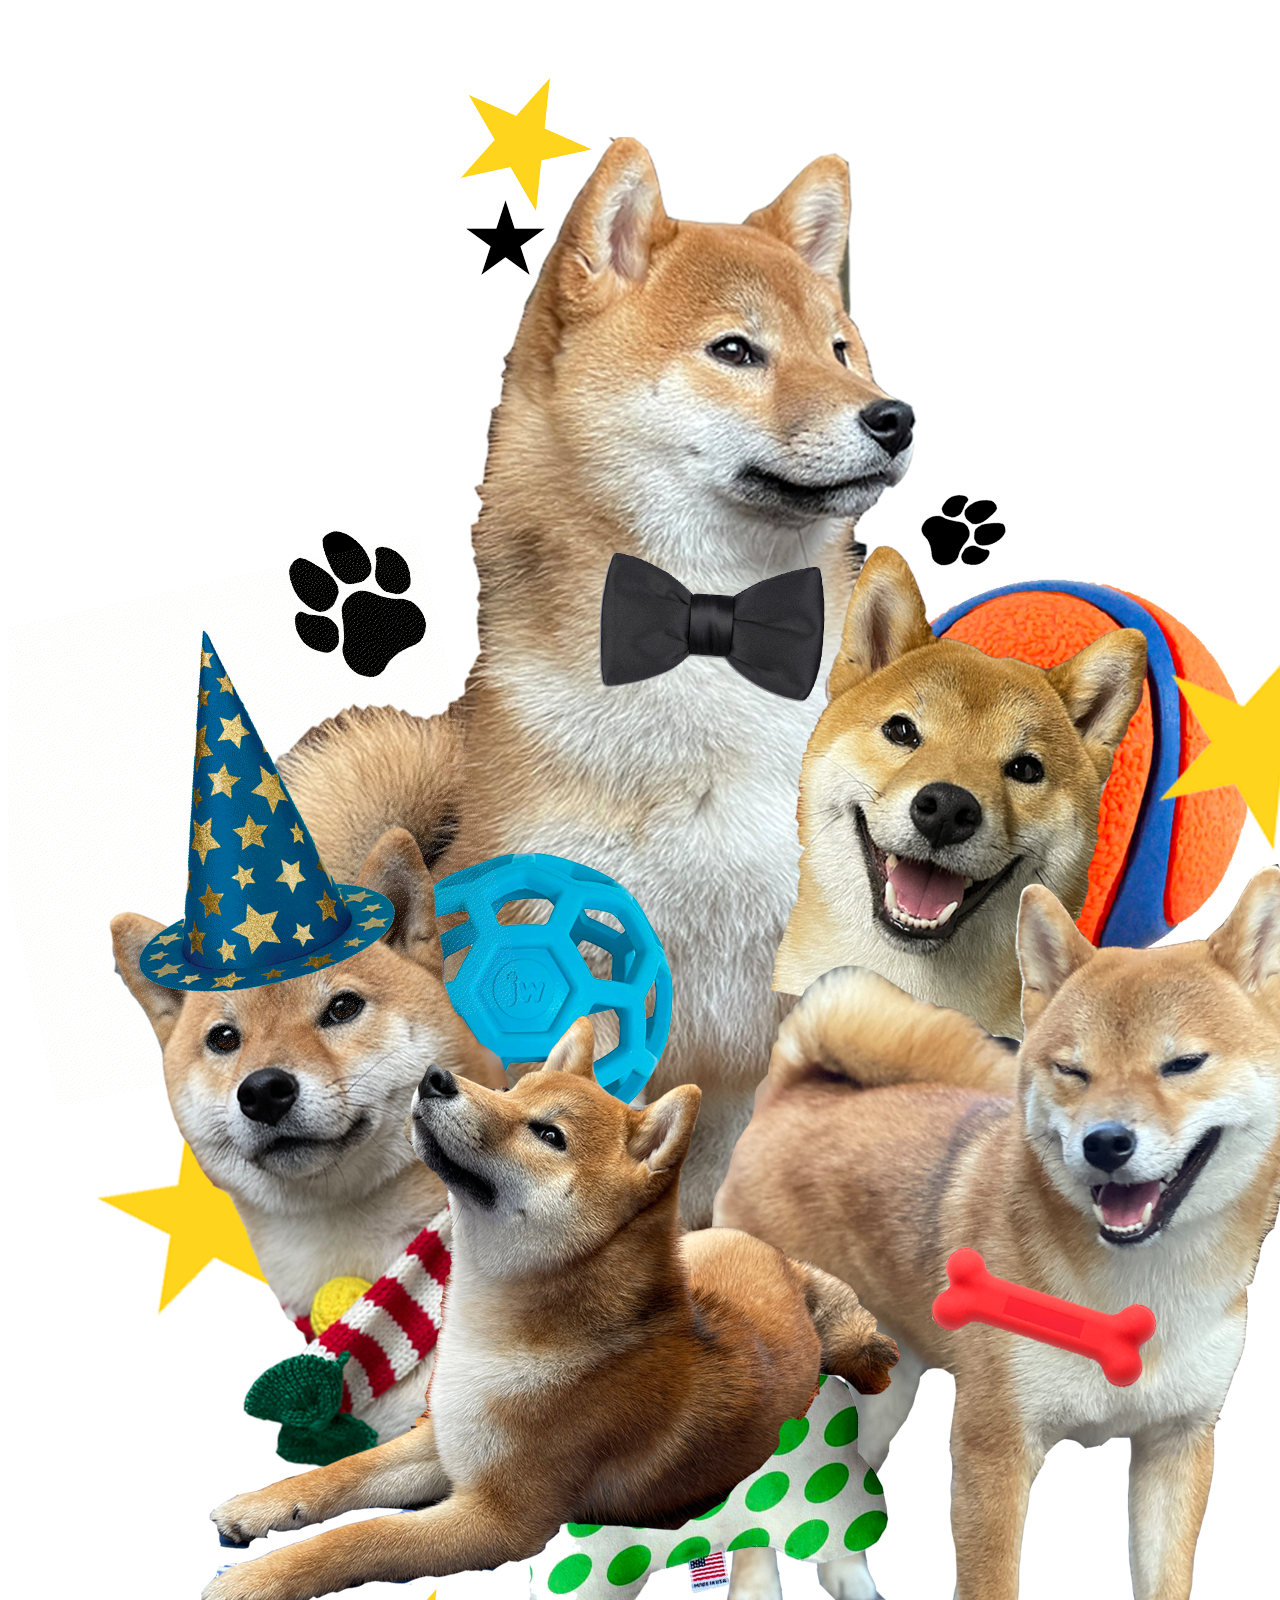
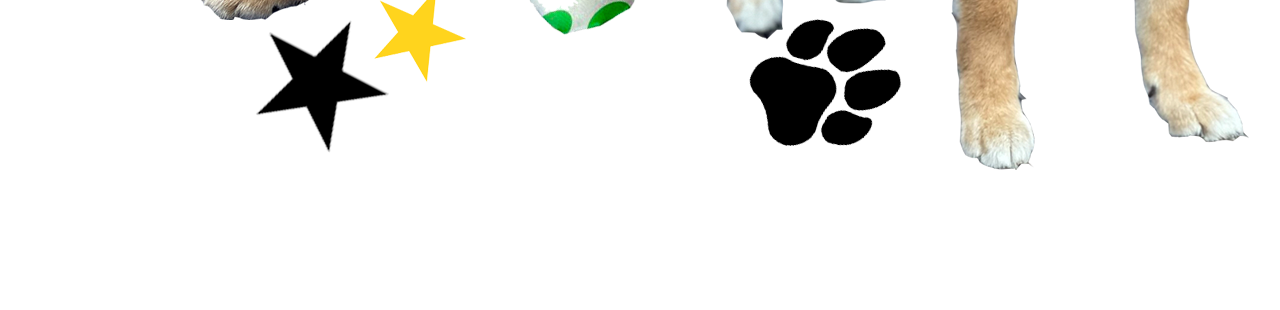
==== 1.html @ 4776b701 "Add files via upload" ====
<!DOCTYPE html>
<html lang="en">
<head>
    <meta charset="UTF-8">
    <meta http-equiv="X-UA-Compatible" content="IE=edge">
    <meta name="viewport" content="width=device-width, initial-scale=1.0">
    <link rel="stylesheet" href="style.css">
    <script src="site.js" type="text/javascript"></script> 
    <title>MyPuppyYuta</title>


</head>
<body> 
    <a href="2.html"><img id="b" src="big.png"></a>

    <div class="e12_37"></div>
    <div class="e12_39"></div>
    <div class="e12_42"></div>
    <div class="e12_40"></div>
    <div class="e12_41"></div>
    <div class="e12_38"></div>

</body>
</html>
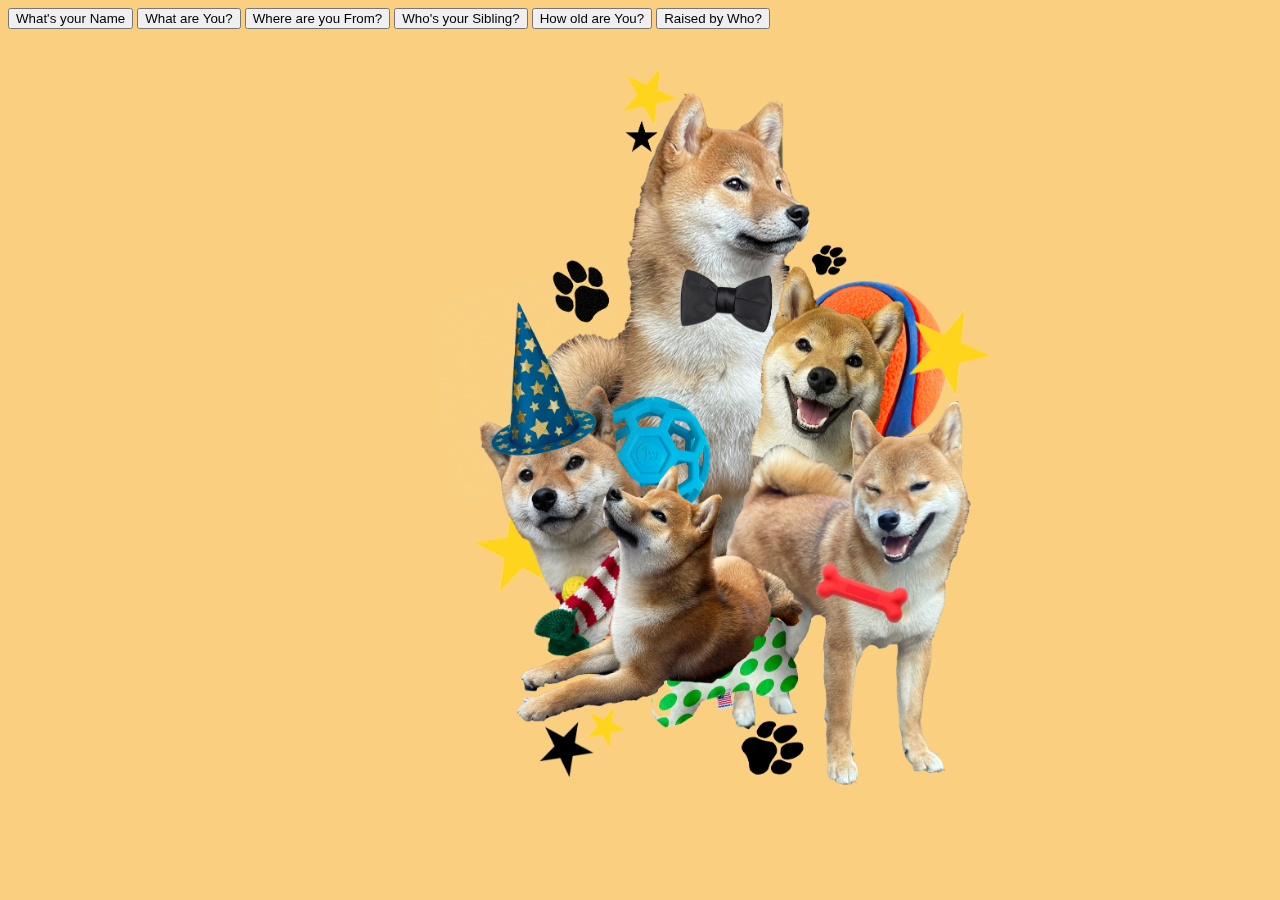
==== commit 04fd8162: "Update 1.html" ====
--- a/1.html
+++ b/1.html
@@ -5,20 +5,43 @@
     <meta http-equiv="X-UA-Compatible" content="IE=edge">
     <meta name="viewport" content="width=device-width, initial-scale=1.0">
     <link rel="stylesheet" href="style.css">
-    <script src="site.js" type="text/javascript"></script> 
+   
+    <script src="script.js"></script>
+    <link rel="preconnect" href="https://fonts.googleapis.com">
+<link rel="preconnect" href="https://fonts.gstatic.com" crossorigin>
+<link href="https://fonts.googleapis.com/css2?family=East+Sea+Dokdo&display=swap" rel="stylesheet">
+   
     <title>MyPuppyYuta</title>
 
 
 </head>
+<a href="2.html"><img id="b" src="big.png"></a>
 <body> 
-    <a href="2.html"><img id="b" src="big.png"></a>
 
-    <div class="e12_37"></div>
-    <div class="e12_39"></div>
-    <div class="e12_42"></div>
-    <div class="e12_40"></div>
-    <div class="e12_41"></div>
-    <div class="e12_38"></div>
 
+
+
+    <button id="name" onclick="ShowAndHide()">What's your Name</button>
+    <p id="yuta" style="display:none">Yuta</p>
+
+    <button id="shiba" onclick="ShowAndHide1()">What are You?</button>
+    <p id="shibaa" style="display:none">Shiba Inu</p>
+
+    <button id="home" onclick="ShowAndHide2()">Where are you From?</button>
+    <p id="homee" style="display:none">Huzhou China</p>    
+    
+    <button id="bro" onclick="ShowAndHide3()">Who's your Sibling?</button>
+    <p id="broo" style="display:none">Harden</p>  
+
+    <button id="age" onclick="ShowAndHide4()">How old are You?</button>
+    <p id="agee" style="display:none">2</p>  
+
+
+    <button id="who" onclick="ShowAndHide5()">Raised by Who?</button>
+    <p id="whoo" style="display:none">Xiaoxu,Mr&MsHan</p>  
+
+
+  </div>
+    
 </body>
-</html>+</html>
--- a/style.css
+++ b/style.css
@@ -0,0 +1,151 @@
+
+body{
+    position:fixed;
+    width: 1280px;
+    height: 832px;
+    background: #FAD080;
+}
+
+
+img{
+position: absolute;
+width: 1138px;
+height: 460px;
+left: 24px;
+top: 300px;
+z-index: 10;
+}
+
+#a{
+    position: absolute;
+    width: 836px;
+    height: 1064px;
+    left:800px;
+    top: -150px;
+
+}
+#b{
+    position: absolute;
+    width: 580px;
+    height: 800px;
+    left: 430px;
+    top: 31px;
+    
+
+}
+
+.e12_37 { 
+position: absolute;
+width: 438px;
+height: 245px;
+left: -55px;
+top: -4px;
+
+background: #FFA857;
+mix-blend-mode: soft-light;
+box-shadow: 10px 10px 100px 10px rgba(151, 93, 26, 0.25);
+border-radius: 100px;
+}
+.e12_39 { 
+	
+position: absolute;
+width: 417px;
+height: 243px;
+left: 26px;
+top: 152px;
+
+background: #FFA895;
+mix-blend-mode: normal;
+box-shadow: 10px 10px 100px 10px rgba(151, 93, 26, 0.25);
+border-radius: 100px;
+}
+
+.e12_42 { 
+
+    position: absolute;
+    width: 462px;
+    height: 269px;
+    left: -55px;
+    top: 594px;
+    
+    background: #FFA857;
+    mix-blend-mode: soft-light;
+    box-shadow: 10px 10px 100px 10px rgba(151, 93, 26, 0.25);
+    border-radius: 100px;
+
+}
+.e12_40 { 
+    position: absolute;
+    width: 392px;
+    height: 210px;
+    left: 814px;
+    top: 31px;
+    
+    background: rgba(255, 168, 149, 0.8);
+    mix-blend-mode: normal;
+    box-shadow: 10px 10px 100px 10px rgba(151, 93, 26, 0.25);
+    border-radius: 100px;
+}
+.e12_41 { 
+	
+position: absolute;
+width: 404px;
+height: 251px;
+left: 941px;
+top: 214px;
+
+background: #753D0A;
+mix-blend-mode: soft-light;
+box-shadow: 10px 10px 100px 10px rgba(151, 93, 26, 0.25);
+border-radius: 100px;
+}
+.e12_38 { 
+
+    position: absolute;
+    width: 434px;
+    height: 268px;
+    left: 846px;
+    top: 595px;
+    
+    background: rgba(250, 255, 0, 0.8);
+    mix-blend-mode: soft-light;
+    box-shadow: 10px 10px 100px 10px rgba(151, 93, 26, 0.25);
+    border-radius: 100px;
+}
+
+
+#certificate{
+    position: absolute;
+width: 924px;
+height: 588px;
+left: 70px;
+top: 122px;
+}
+
+#photo{
+    position: absolute;
+width: 710px;
+height: 1100px;
+left: 902.84px;
+top: -11px;
+transform: rotate(6.67deg);
+}
+
+#smile{
+
+position: absolute;
+width: 878px;
+height: 1172px;
+left: 500px;
+top: -400px;
+}
+
+#text{
+    position: absolute;
+width: 760.15px;
+height: 287.01px;
+left: 350px;
+top: 88px;
+
+}
+
